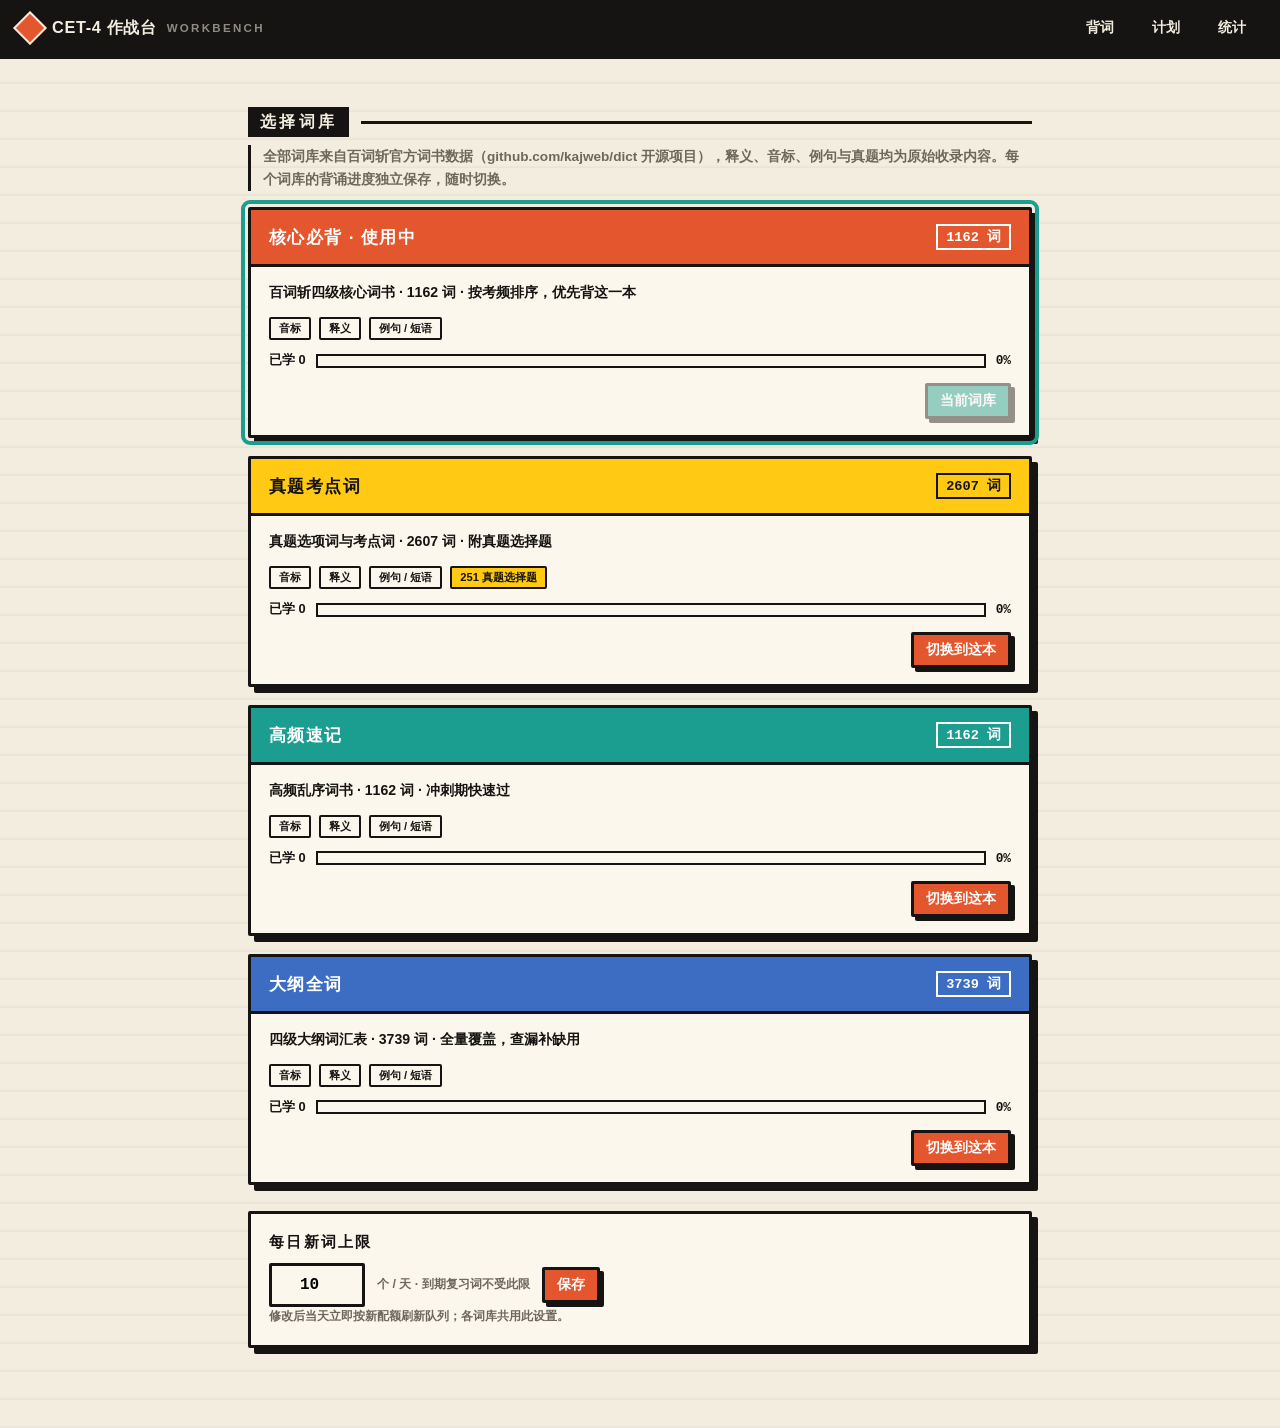
==== banks.html @ b12a5be8 "CET-4 作战台: 多页面背词网站 - 四级考试倒计时（日期可调） - 4 个真实词库（百词斩官方数据, kajweb/dict）: 核心必背1162/真题考点2607(含251真题选择题)/高频速" ====
<!DOCTYPE html>
<html lang="zh-CN">
<head>
<meta charset="UTF-8">
<meta name="viewport" content="width=device-width, initial-scale=1.0, viewport-fit=cover">
<title>词库 · CET-4 作战台</title>
<link rel="stylesheet" href="css/style.css">
</head>
<body>

<header class="topbar">
  <a class="brand" href="index.html"><span class="mark"></span>CET-4 作战台<span class="brand-sub">WORKBENCH</span></a>
  <nav class="top-tabs" aria-label="导航">
    <a href="index.html" class="tab-link" data-page="index">背词</a>
    <a href="plan.html" class="tab-link" data-page="plan">计划</a>
    <a href="stats.html" class="tab-link" data-page="stats">统计</a>
  </nav>
</header>

<main class="narrow">
  <div class="sec-head"><h2>选择词库</h2><div class="rule"></div></div>
  <p class="page-note">全部词库来自百词斩官方词书数据（github.com/kajweb/dict 开源项目），释义、音标、例句与真题均为原始收录内容。每个词库的背诵进度独立保存，随时切换。</p>
  <div class="bank-cards" id="bankCards"></div>

  <div class="box quota-box">
    <div class="quota-title">每日新词上限</div>
    <div class="quota-row">
      <input type="number" id="quotaInput" min="1" max="50" step="1" inputmode="numeric">
      <span class="modal-note" style="margin:0;">个 / 天 · 到期复习词不受此限</span>
      <button class="btn btn-red btn-sm" id="quotaSave">保存</button>
    </div>
    <p class="modal-note">修改后当天立即按新配额刷新队列；各词库共用此设置。</p>
  </div>
</main>

<nav class="tabbar" aria-label="主导航">
  <a href="index.html" class="tab-btn" data-page="index">单词</a>
  <a href="plan.html" class="tab-btn" data-page="plan">计划</a>
  <a href="banks.html" class="tab-btn" data-page="banks">词库</a>
  <a href="stats.html" class="tab-btn" data-page="stats">统计</a>
</nav>

<div id="toast"></div>

<script src="js/bank-core.js"></script>
<script src="js/bank-freq.js"></script>
<script src="js/bank-exam.js"></script>
<script src="js/bank-full.js"></script>
<script src="js/store.js"></script>
<script src="js/app.js"></script>
<script src="js/banks.js"></script>
</body>
</html>
---- css/style.css ----
/* ============ 新复古粗犷 tokens ============ */
:root{
  --paper:#F3EDE0;
  --ink:#161412;
  --red:#E4572E;
  --yellow:#FFC914;
  --teal:#1B9E8F;
  --blue:#3D6DC2;
  --card:#FBF7EC;
  --muted:#6E675C;
  --bw:3px;
  --shadow:6px 6px 0 var(--ink);
  --shadow-sm:4px 4px 0 var(--ink);
  --radius:2px;
}
*{margin:0;padding:0;box-sizing:border-box;-webkit-tap-highlight-color:transparent;}
html{font-size:16px;}
body{
  font-family:"PingFang SC","Microsoft YaHei","Noto Sans SC",sans-serif;
  background:var(--paper);
  color:var(--ink);
  background-image:linear-gradient(var(--paper) 90%, rgba(22,20,18,.05) 100%);
  background-size:100% 28px;
  min-height:100vh;
  padding-bottom:calc(76px + env(safe-area-inset-bottom));
}
.mono{font-family:ui-monospace,"SF Mono",Consolas,"Courier New",monospace;}

/* ============ 组件 ============ */
.box{
  background:var(--card);
  border:var(--bw) solid var(--ink);
  border-radius:var(--radius);
  box-shadow:var(--shadow);
}
.btn{
  display:inline-flex;align-items:center;justify-content:center;
  font-family:inherit;font-weight:800;font-size:.95rem;
  color:var(--ink);background:var(--card);text-decoration:none;
  border:var(--bw) solid var(--ink);border-radius:var(--radius);
  box-shadow:var(--shadow-sm);
  padding:10px 16px;cursor:pointer;user-select:none;
  transition:transform .06s ease, box-shadow .06s ease;
  min-height:44px;
}
.btn:hover{transform:translate(-1px,-1px);box-shadow:5px 5px 0 var(--ink);}
.btn:active{transform:translate(3px,3px);box-shadow:1px 1px 0 var(--ink);}
.btn-red{background:var(--red);color:#fff;}
.btn-yellow{background:var(--yellow);}
.btn-teal{background:var(--teal);color:#fff;}
.btn-blue{background:var(--blue);color:#fff;}
.btn-ghost{background:transparent;box-shadow:none;border-width:2px;}
.btn-sm{padding:6px 12px;min-height:36px;font-size:.85rem;}
.tag{
  display:inline-block;border:2px solid var(--ink);border-radius:var(--radius);
  padding:2px 8px;font-size:.72rem;font-weight:800;letter-spacing:.08em;
}
.tag-white{background:#fff;color:var(--ink);}
.tag-bank{background:var(--teal);color:#fff;}

/* ============ 顶栏 ============ */
header.topbar{
  position:sticky;top:0;z-index:50;
  background:var(--ink);color:var(--paper);
  border-bottom:var(--bw) solid var(--ink);
  padding:10px 18px;
  display:flex;align-items:center;justify-content:space-between;gap:12px;
}
a.brand{display:flex;align-items:center;gap:10px;font-weight:900;letter-spacing:.04em;color:var(--paper);text-decoration:none;font-size:1.02rem;}
.brand .mark{width:24px;height:24px;background:var(--red);border:2px solid var(--paper);display:inline-block;transform:rotate(45deg);flex-shrink:0;}
.brand-sub{opacity:.55;font-weight:700;font-size:.72rem;letter-spacing:.2em;}
.top-tabs{display:none;gap:6px;}
.tab-link{
  font-family:inherit;font-weight:800;font-size:.85rem;color:var(--paper);text-decoration:none;
  border:2px solid transparent;padding:7px 14px;min-height:36px;display:inline-flex;align-items:center;
}
.tab-link:hover{border-color:var(--paper);}
.tab-link[aria-current="page"]{background:var(--red);border-color:var(--paper);}

/* ============ 主布局 ============ */
main{max-width:1060px;margin:0 auto;padding:22px 18px 40px;}
main.narrow{max-width:820px;}
.page-note{font-size:.85rem;font-weight:600;color:var(--muted);line-height:1.7;margin:-6px 0 16px;border-left:3px solid var(--ink);padding-left:12px;}

/* ---- 倒计时 ---- */
.countdown{
  margin-bottom:20px;
  background:var(--yellow);
  border:var(--bw) solid var(--ink);border-radius:var(--radius);
  box-shadow:8px 8px 0 var(--ink);
  padding:22px 24px;
  display:flex;flex-wrap:wrap;gap:20px;align-items:flex-end;justify-content:space-between;
}
.cd-label{font-size:.8rem;font-weight:800;letter-spacing:.35em;margin-bottom:4px;}
.cd-days{
  font-family:ui-monospace,Consolas,monospace;
  font-size:clamp(60px,12vw,110px);font-weight:800;line-height:.9;letter-spacing:-.02em;
}
.cd-unit{font-size:1rem;font-weight:900;margin-left:6px;}
.cd-sub{display:flex;flex-direction:column;gap:8px;}
.cd-hms{
  font-family:ui-monospace,Consolas,monospace;font-weight:700;
  font-size:clamp(1rem,3vw,1.35rem);
  border:2px solid var(--ink);background:var(--card);border-radius:var(--radius);
  padding:6px 14px;display:inline-block;
}
.cd-date{font-size:.82rem;font-weight:700;}
.cd-date b{background:var(--ink);color:var(--paper);padding:1px 6px;}

/* ---- 词库横幅 ---- */
.bank-banner{
  margin-bottom:8px;padding:12px 16px;
  display:flex;flex-wrap:wrap;gap:10px;align-items:center;justify-content:space-between;
  background:var(--card);
}
.bb-left{display:flex;align-items:center;gap:10px;flex-wrap:wrap;min-width:0;}
.bb-desc{font-size:.78rem;font-weight:600;color:var(--muted);}
.bb-right{display:flex;align-items:center;gap:12px;}
.bb-progress{font-size:.85rem;font-weight:800;}

/* ---- 区块标题 ---- */
.sec-head{display:flex;align-items:center;gap:12px;margin:26px 0 14px;}
.sec-head h2{font-size:1.02rem;font-weight:900;letter-spacing:.2em;background:var(--ink);color:var(--paper);padding:4px 12px;}
.sec-head .rule{flex:1;height:3px;background:var(--ink);}

/* ---- 单词卡 ---- */
.word-grid{display:grid;grid-template-columns:minmax(0,1fr) 300px;gap:22px;align-items:start;}
.flashcard{min-height:320px;display:flex;flex-direction:column;}
.fc-top{display:flex;justify-content:space-between;align-items:center;gap:8px;padding:12px 16px;border-bottom:var(--bw) solid var(--ink);background:var(--teal);color:#fff;flex-wrap:wrap;}
.fc-body{flex:1;display:flex;flex-direction:column;align-items:center;justify-content:center;text-align:center;padding:26px 20px;gap:12px;}
.fc-word{font-family:ui-monospace,Consolas,monospace;font-size:clamp(36px,7vw,52px);font-weight:800;letter-spacing:-.01em;}
.fc-phones{font-size:.9rem;color:var(--muted);font-weight:600;display:flex;gap:14px;align-items:center;flex-wrap:wrap;justify-content:center;}
.speak-btn{
  font-family:inherit;border:2px solid var(--ink);background:var(--yellow);color:var(--ink);
  font-size:.72rem;font-weight:800;padding:3px 10px;cursor:pointer;border-radius:var(--radius);min-height:28px;
}
.fc-pos{font-size:.85rem;font-weight:800;color:var(--red);letter-spacing:.08em;}
.fc-trans{font-size:1.15rem;font-weight:800;line-height:1.65;max-width:34em;text-align:left;}
.fc-trans .tr-row{margin-bottom:2px;}
.fc-trans .pos-tag{color:var(--red);margin-right:6px;font-family:ui-monospace,monospace;}
.fc-trans.hidden-zh{filter:blur(9px);user-select:none;}
.fc-extra{display:flex;flex-direction:column;gap:8px;width:100%;max-height:180px;overflow-y:auto;}
.fc-extra.hidden-extra{display:none;}
.x-block{text-align:left;border:2px dashed var(--ink);padding:8px 10px;background:#fff;}
.x-cap{font-size:.66rem;font-weight:900;letter-spacing:.25em;color:var(--muted);display:block;margin-bottom:3px;}
.x-sent .en{font-size:.86rem;font-weight:600;line-height:1.5;}
.x-sent .zh{font-size:.8rem;font-weight:600;color:var(--muted);}
.x-phrase{font-size:.84rem;font-weight:700;}
.x-phrase .zh{color:var(--muted);font-weight:600;margin-left:6px;}
.fc-tip{font-size:.78rem;color:var(--muted);font-weight:600;}
.fc-actions{display:flex;flex-wrap:wrap;gap:12px;justify-content:center;padding:16px;border-top:var(--bw) solid var(--ink);}
.grade-btn{flex:1;min-width:96px;}
.kbd-hint{margin-top:10px;font-size:.72rem;color:var(--muted);text-align:center;}

/* ---- 侧栏 ---- */
.side-stack{display:flex;flex-direction:column;gap:18px;}
.stat-line{display:flex;justify-content:space-between;align-items:center;padding:12px 16px;border-bottom:2px dashed var(--ink);font-weight:700;font-size:.92rem;}
.stat-line:last-child{border-bottom:none;}
.stat-line b{font-family:ui-monospace,monospace;font-size:1.05rem;}
.streak-box{text-align:center;padding:16px;}
.streak-num{font-family:ui-monospace,monospace;font-size:44px;font-weight:800;line-height:1;}
.streak-cap{font-size:.78rem;font-weight:800;letter-spacing:.25em;margin-top:6px;}

.done-panel{padding:40px 24px;text-align:center;display:flex;flex-direction:column;gap:14px;align-items:center;}
.done-big{font-size:2rem;font-weight:900;letter-spacing:.15em;}
.check-strip{display:flex;flex-wrap:wrap;gap:6px;justify-content:center;margin-top:8px;}
.day-chip{
  width:30px;height:30px;border:2px solid var(--ink);border-radius:var(--radius);
  display:flex;align-items:center;justify-content:center;
  font-family:ui-monospace,monospace;font-size:.68rem;font-weight:700;background:var(--card);
}
.day-chip.hit{background:var(--teal);color:#fff;}
.day-chip.today{outline:2px solid var(--red);outline-offset:2px;}

/* ---- 计划页 ---- */
.phase-grid{display:grid;grid-template-columns:repeat(auto-fit,minmax(240px,1fr));gap:20px;}
.phase-card.current{outline:4px solid var(--red);outline-offset:3px;}
.phase-head{padding:12px 16px;border-bottom:var(--bw) solid var(--ink);font-weight:900;letter-spacing:.1em;display:flex;justify-content:space-between;align-items:center;gap:8px;flex-wrap:wrap;}
.phase-1 .phase-head{background:var(--blue);color:#fff;}
.phase-2 .phase-head{background:var(--yellow);}
.phase-3 .phase-head{background:var(--red);color:#fff;}
.phase-badge{font-size:.66rem;border:2px solid currentColor;padding:2px 6px;font-weight:800;letter-spacing:.1em;display:none;}
.phase-card.current .phase-badge{display:inline-block;}
.phase-body{padding:14px 16px;font-size:.86rem;line-height:1.75;font-weight:600;}
.phase-body li{list-style:none;padding-left:16px;position:relative;margin-bottom:4px;}
.phase-body li::before{content:"■";position:absolute;left:0;top:0;font-size:.55rem;line-height:2.4;}

.daily-check{padding:16px 18px;}
.check-item{display:flex;align-items:center;gap:12px;padding:10px 0;border-bottom:2px dashed var(--ink);cursor:pointer;user-select:none;}
.check-item:last-child{border-bottom:none;}
.cb{width:24px;height:24px;border:var(--bw) solid var(--ink);border-radius:var(--radius);flex-shrink:0;display:flex;align-items:center;justify-content:center;font-weight:900;font-size:1rem;background:var(--card);}
.check-item.done .cb{background:var(--teal);color:#fff;}
.check-item.done span{text-decoration:line-through;color:var(--muted);}
.check-item span{font-weight:700;font-size:.95rem;}

.week-table{width:100%;border-collapse:collapse;}
.week-table th,.week-table td{border:2px solid var(--ink);padding:10px 12px;text-align:left;font-size:.85rem;font-weight:600;vertical-align:top;}
.week-table th{background:var(--ink);color:var(--paper);font-weight:900;letter-spacing:.1em;font-size:.8rem;white-space:nowrap;}
.week-table td b{color:var(--red);}
.table-scroll{overflow-x:auto;box-shadow:var(--shadow);border-radius:var(--radius);}
.table-scroll .week-table{min-width:680px;}

/* ---- 词库选择页 ---- */
.bank-cards{display:flex;flex-direction:column;gap:18px;}
.bank-card{position:relative;padding:0;overflow:hidden;}
.bank-card.current{outline:4px solid var(--teal);outline-offset:3px;}
.bk-head{padding:14px 18px;border-bottom:var(--bw) solid var(--ink);display:flex;justify-content:space-between;align-items:center;gap:10px;flex-wrap:wrap;}
.bc-core .bk-head{background:var(--red);color:#fff;}
.bc-full .bk-head{background:var(--blue);color:#fff;}
.bc-exam .bk-head{background:var(--yellow);}
.bc-freq .bk-head{background:var(--teal);color:#fff;}
.bk-name{font-weight:900;font-size:1.08rem;letter-spacing:.08em;}
.bk-count{font-family:ui-monospace,monospace;font-weight:800;font-size:.85rem;border:2px solid currentColor;padding:2px 8px;}
.bk-body{padding:14px 18px;display:flex;flex-direction:column;gap:12px;}
.bk-desc{font-size:.88rem;font-weight:600;line-height:1.7;}
.bk-meta{display:flex;flex-wrap:wrap;gap:8px;}
.mini-tag{border:2px solid var(--ink);background:var(--card);font-size:.7rem;font-weight:800;padding:2px 8px;border-radius:var(--radius);}
.bk-progress-line{display:flex;align-items:center;gap:10px;font-size:.8rem;font-weight:800;}
.bar-track{height:14px;border:2px solid var(--ink);background:var(--card);position:relative;flex:1;}
.bar-fill{position:absolute;inset:0;width:0%;transition:width .5s ease;}
.bk-foot{display:flex;justify-content:flex-end;padding:0 18px 16px;}
.bk-foot .btn[disabled]{opacity:.45;pointer-events:none;}

/* ---- 设置区（每日新词） ---- */
.quota-box{margin-top:26px;padding:18px;}
.quota-title{font-weight:900;letter-spacing:.15em;font-size:.95rem;margin-bottom:10px;}
.quota-row{display:flex;align-items:center;gap:12px;flex-wrap:wrap;}
#quotaInput{
  width:96px;font-family:ui-monospace,"SF Mono",Consolas,monospace;
  font-size:1rem;font-weight:800;text-align:center;
  border:var(--bw) solid var(--ink);border-radius:var(--radius);
  padding:8px 10px;background:var(--card);min-height:44px;
}

/* ---- 弹窗 / toast ---- */
.modal-mask{position:fixed;inset:0;background:rgba(22,20,18,.55);z-index:100;display:none;align-items:center;justify-content:center;padding:20px;}
.modal-mask.open{display:flex;}
.modal{width:100%;max-width:420px;padding:22px;display:flex;flex-direction:column;gap:14px;}
.modal h3{letter-spacing:.15em;font-weight:900;border-bottom:var(--bw) solid var(--ink);padding-bottom:10px;}
.modal input[type="date"]{font-family:ui-monospace,monospace;font-size:1.05rem;font-weight:700;border:var(--bw) solid var(--ink);border-radius:var(--radius);padding:10px 12px;background:var(--card);}
.modal-row{display:flex;gap:10px;justify-content:flex-end;}
.modal-note{font-size:.78rem;color:var(--muted);font-weight:600;line-height:1.6;}
#toast{
  position:fixed;left:50%;bottom:calc(96px + env(safe-area-inset-bottom));
  transform:translateX(-50%) translateY(20px);
  background:var(--ink);color:var(--paper);font-weight:800;font-size:.88rem;
  border:2px solid var(--paper);box-shadow:4px 4px 0 rgba(22,20,18,.4);
  padding:10px 18px;z-index:120;opacity:0;pointer-events:none;
  transition:opacity .2s, transform .2s;max-width:86vw;text-align:center;
}
#toast.show{opacity:1;transform:translateX(-50%) translateY(0);}

/* ---- 统计页 ---- */
.bar-wrap{padding:14px 16px 16px;}
.bar-row{display:grid;grid-template-columns:minmax(90px,120px) 1fr 48px;gap:10px;align-items:center;margin-bottom:10px;font-size:.8rem;font-weight:800;}
#allBanksProgress .stat-line b{font-size:.92rem;}

/* ============ 移动端底部导航 ============ */
.tabbar{
  position:fixed;left:0;right:0;bottom:0;z-index:60;
  display:flex;background:var(--card);
  border-top:var(--bw) solid var(--ink);
  padding-bottom:env(safe-area-inset-bottom);
}
.tab-btn{
  flex:1;font-family:inherit;font-weight:900;font-size:.82rem;letter-spacing:.05em;
  background:transparent;border:none;border-right:2px solid var(--ink);
  padding:13px 4px 11px;cursor:pointer;color:var(--ink);min-height:56px;
  text-decoration:none;text-align:center;
}
.tab-btn:last-child{border-right:none;}
.tab-btn[aria-current="page"]{background:var(--ink);color:var(--paper);}

@media (min-width:721px){
  body{padding-bottom:40px;}
  .tabbar{display:none;}
  .top-tabs{display:flex;}
}
@media (max-width:720px){
  main{padding:16px 14px 32px;}
  main.narrow{padding:16px 14px 32px;}
  .countdown{padding:18px 16px;gap:14px;}
  .word-grid{grid-template-columns:1fr;}
  header.topbar{padding:10px 14px;}
  a.brand{font-size:.95rem;}
  .brand-sub{display:none;}
  .cd-sub{width:100%;flex-direction:row;flex-wrap:wrap;align-items:center;gap:10px;}
  .fc-word{font-size:42px;}
}
@media (prefers-reduced-motion:no-preference){
  .btn,.tab-link{transition:transform .06s ease, box-shadow .06s ease;}
}
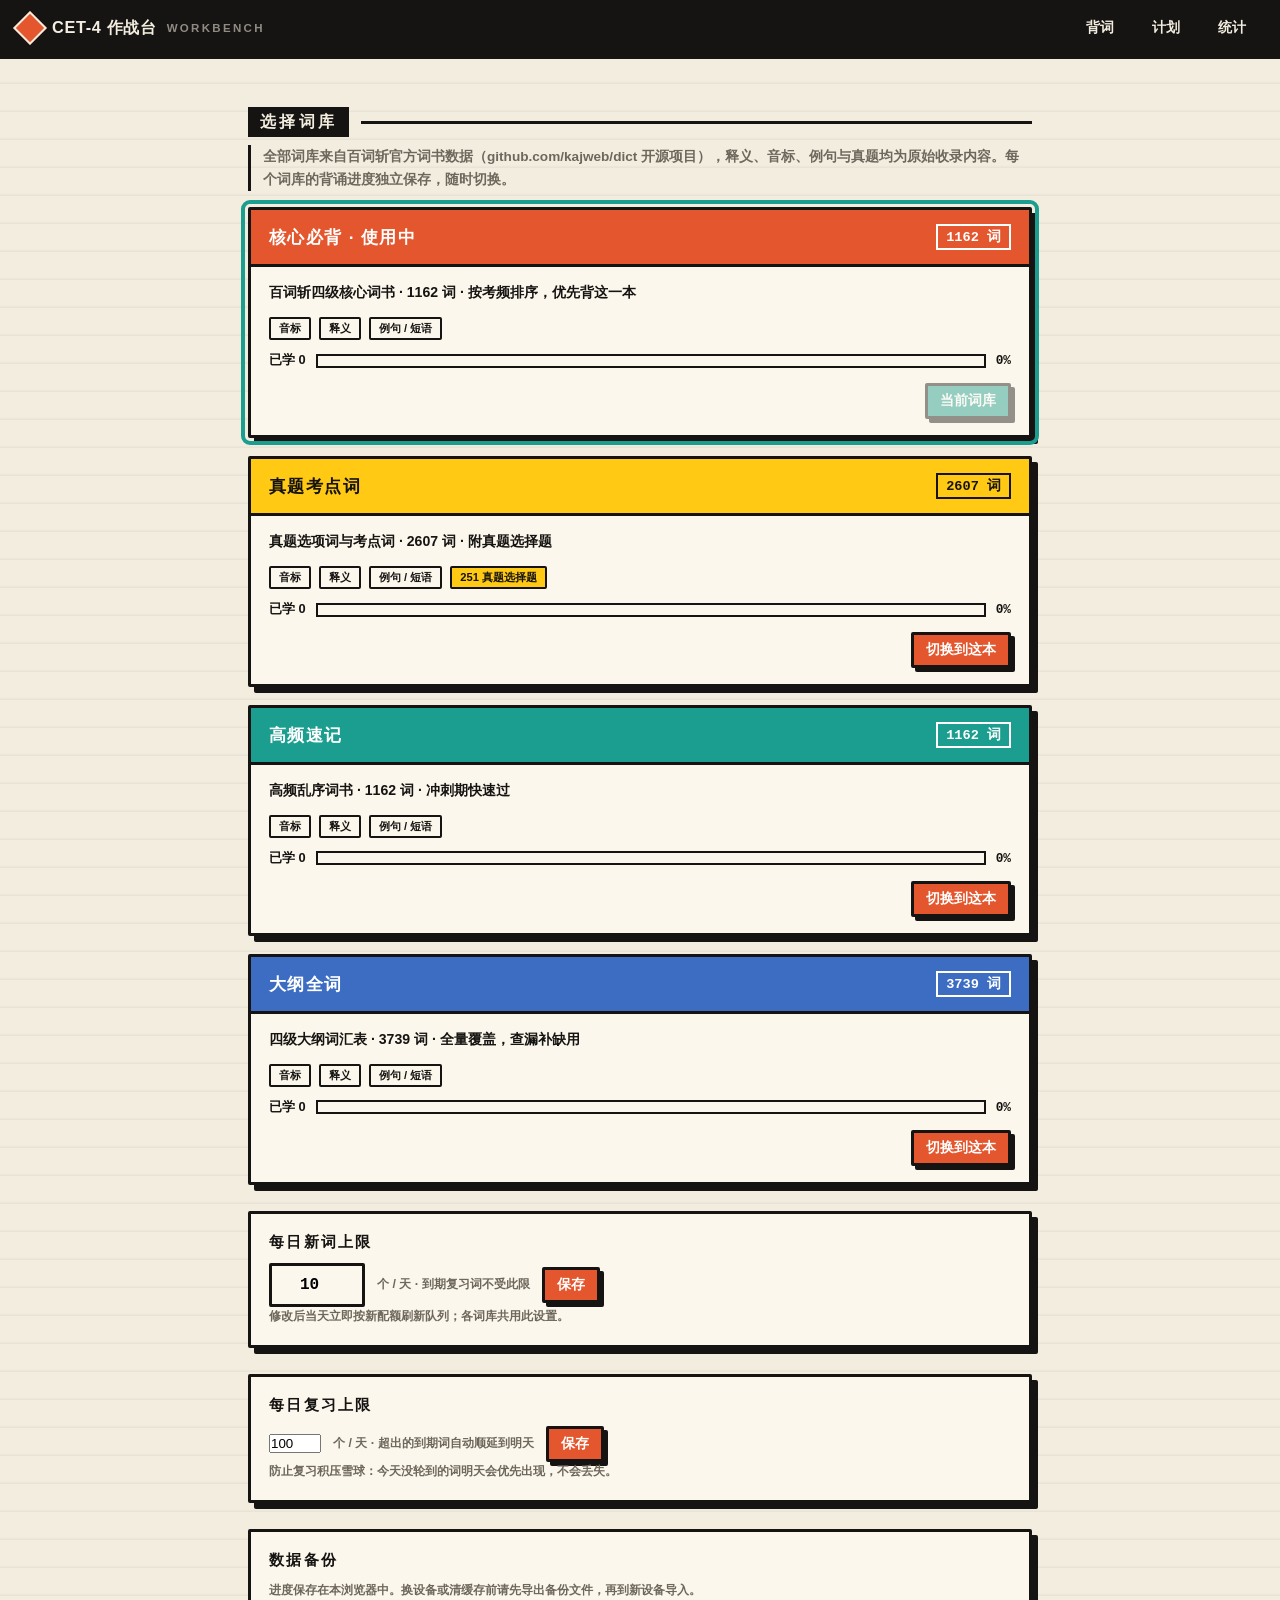
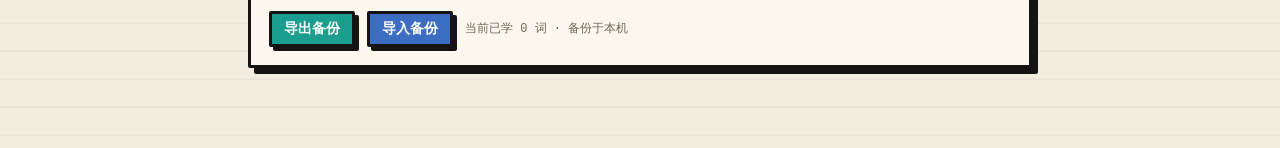
==== commit 8305a8aa: "P0 improvements: JSON backup/restore, daily review cap with overflow deferral, PWA (manifest+SW+icon" ====
--- a/banks.html
+++ b/banks.html
@@ -5,6 +5,10 @@
 <meta name="viewport" content="width=device-width, initial-scale=1.0, viewport-fit=cover">
 <title>词库 · CET-4 作战台</title>
 <link rel="stylesheet" href="css/style.css">
+<link rel="manifest" href="/manifest.json">
+<link rel="apple-touch-icon" href="/icons/icon-192.png">
+<meta name="theme-color" content="#161412">
+<link rel="icon" type="image/png" href="/icons/icon-192.png">
 </head>
 <body>
 
@@ -25,11 +29,32 @@
   <div class="box quota-box">
     <div class="quota-title">每日新词上限</div>
     <div class="quota-row">
-      <input type="number" id="quotaInput" min="1" max="50" step="1" inputmode="numeric">
+      <input type="number" id="quotaInput" min="1" max="200" step="1" inputmode="numeric">
       <span class="modal-note" style="margin:0;">个 / 天 · 到期复习词不受此限</span>
       <button class="btn btn-red btn-sm" id="quotaSave">保存</button>
     </div>
     <p class="modal-note">修改后当天立即按新配额刷新队列；各词库共用此设置。</p>
+  </div>
+
+  <div class="box quota-box">
+    <div class="quota-title">每日复习上限</div>
+    <div class="quota-row">
+      <input type="number" id="reviewCapInput" min="10" max="500" step="10" inputmode="numeric">
+      <span class="modal-note" style="margin:0;">个 / 天 · 超出的到期词自动顺延到明天</span>
+      <button class="btn btn-red btn-sm" id="reviewCapSave">保存</button>
+    </div>
+    <p class="modal-note">防止复习积压雪球：今天没轮到的词明天会优先出现，不会丢失。</p>
+  </div>
+
+  <div class="box quota-box">
+    <div class="quota-title">数据备份</div>
+    <p class="modal-note" style="margin-bottom:10px;">进度保存在本浏览器中。换设备或清缓存前请先导出备份文件，再到新设备导入。</p>
+    <div class="quota-row">
+      <button class="btn btn-teal btn-sm" id="exportBtn">导出备份</button>
+      <button class="btn btn-blue btn-sm" id="importBtn">导入备份</button>
+      <input type="file" id="importFile" accept=".json" style="display:none;">
+      <span class="mono" id="backupInfo" style="font-size:.75rem;color:var(--muted);"></span>
+    </div>
   </div>
 </main>
 
@@ -49,5 +74,6 @@
 <script src="js/store.js"></script>
 <script src="js/app.js"></script>
 <script src="js/banks.js"></script>
+<script>if("serviceWorker" in navigator){window.addEventListener("load",function(){navigator.serviceWorker.register("/sw.js")})}</script>
 </body>
 </html>
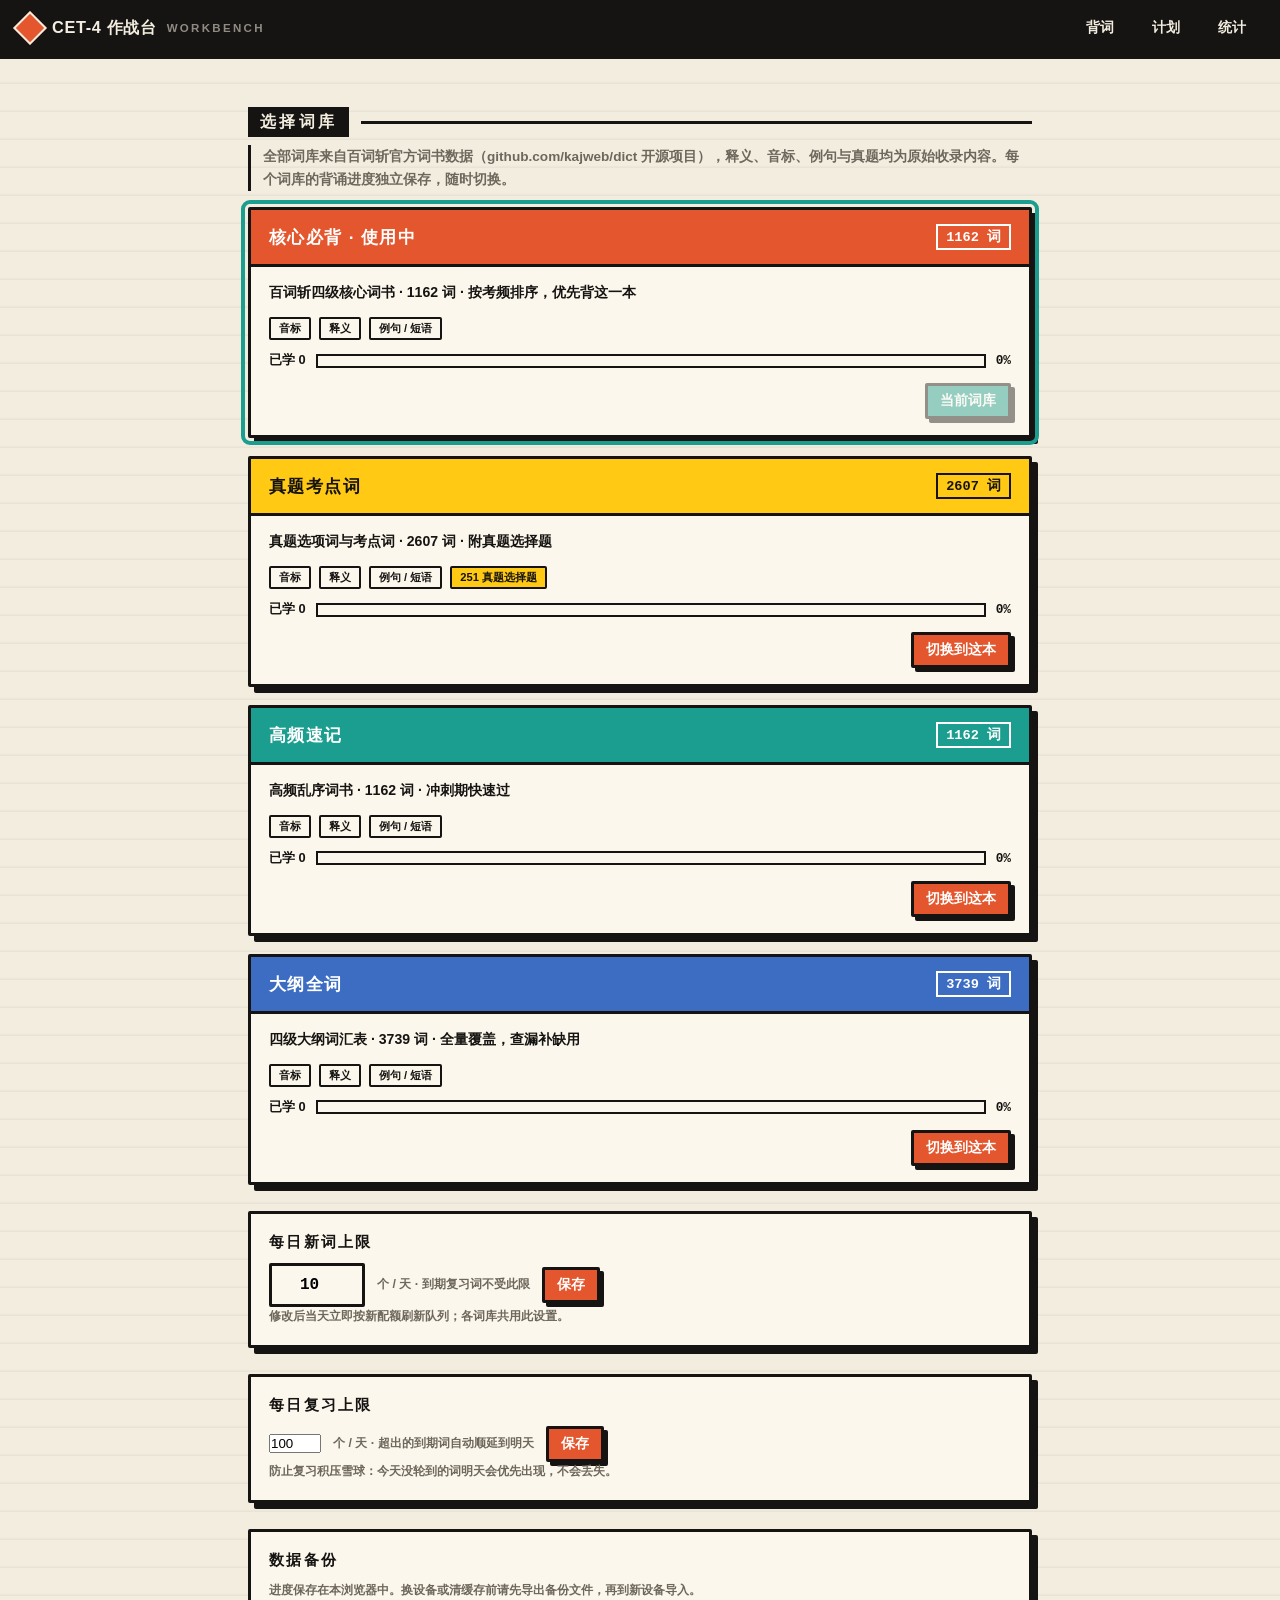
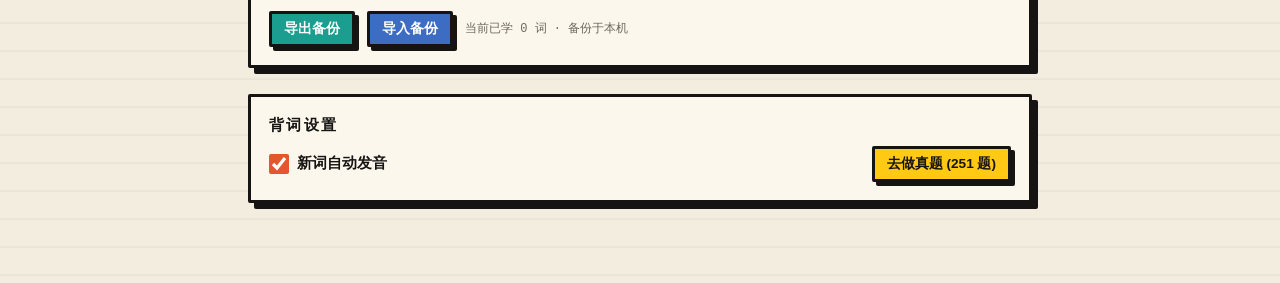
==== commit bd62da85: "P1: exam quiz mode (251 real CET-4 MCQs, wrong answers feed review queue), auto-pronounce toggle" ====
--- a/banks.html
+++ b/banks.html
@@ -56,6 +56,16 @@
       <span class="mono" id="backupInfo" style="font-size:.75rem;color:var(--muted);"></span>
     </div>
   </div>
+  <div class="box quota-box">
+    <div class="quota-title">背词设置</div>
+    <div class="quota-row">
+      <label style="display:flex;align-items:center;gap:8px;font-weight:700;font-size:.92rem;cursor:pointer;">
+        <input type="checkbox" id="autoSpeakChk" style="width:20px;height:20px;accent-color:#E4572E;">
+        新词自动发音
+      </label>
+      <a class="btn btn-yellow btn-sm" href="/exam.html" style="margin-left:auto;text-decoration:none;">去做真题 (251 题)</a>
+    </div>
+  </div>
 </main>
 
 <nav class="tabbar" aria-label="主导航">
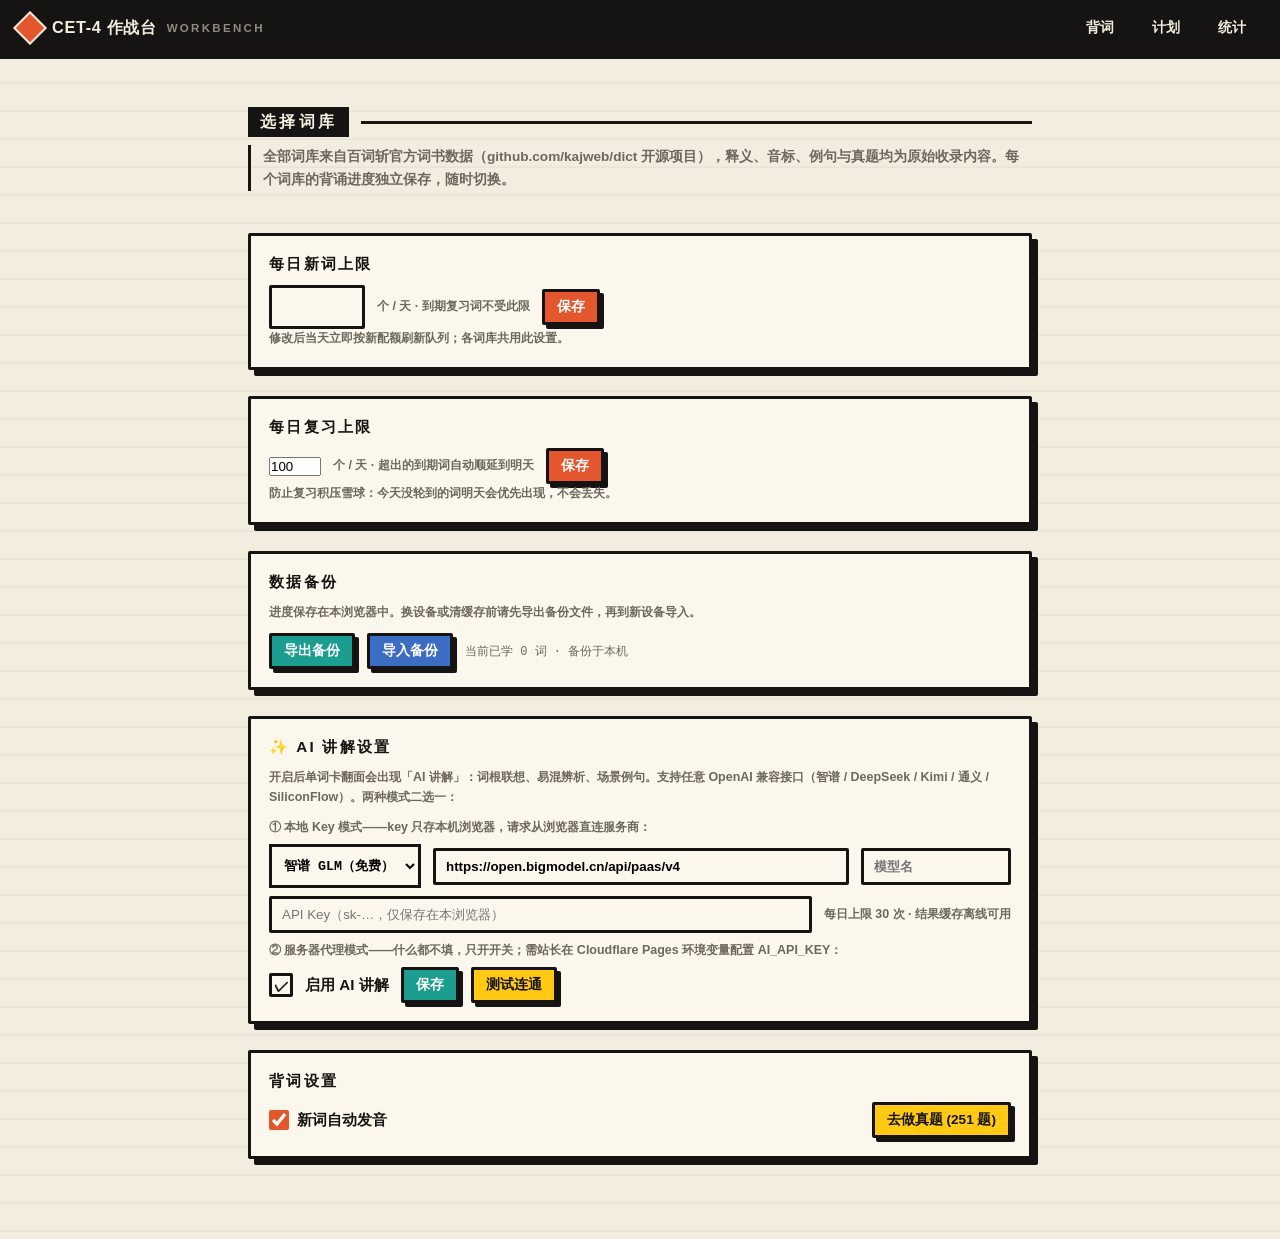
==== commit 433d5c9e: "feat: AI word-explain MVP - provider-agnostic OpenAI-compatible client, CF Pages Function proxy (/ap" ====
--- a/banks.html
+++ b/banks.html
@@ -57,6 +57,40 @@
     </div>
   </div>
   <div class="box quota-box">
+    <div class="quota-title">✨ AI 讲解设置</div>
+    <p class="modal-note" style="margin-bottom:10px;">开启后单词卡翻面会出现「AI 讲解」：词根联想、易混辨析、场景例句。支持任意 OpenAI 兼容接口（智谱 / DeepSeek / Kimi / 通义 / SiliconFlow）。两种模式二选一：</p>
+    <p class="modal-note" style="margin-bottom:6px;"><b>① 本地 Key 模式</b>——key 只存本机浏览器，请求从浏览器直连服务商：</p>
+    <div class="quota-row" style="margin-bottom:8px;">
+      <select id="aiPreset" class="mono" style="border:var(--bw) solid var(--ink);background:var(--card);padding:8px;font-weight:800;min-height:44px;">
+        <option value="zhipu">智谱 GLM（免费）</option>
+        <option value="deepseek">DeepSeek</option>
+        <option value="kimi">Kimi</option>
+        <option value="qwen">通义千问</option>
+        <option value="siliconflow">SiliconFlow</option>
+        <option value="custom">自定义</option>
+      </select>
+      <input type="text" id="aiBaseInput" placeholder="API Base URL，如 https://api.deepseek.com/v1"
+             style="flex:1;min-width:220px;border:var(--bw) solid var(--ink);border-radius:var(--radius);padding:8px 10px;background:var(--card);font-weight:600;">
+      <input type="text" id="aiModelInput" placeholder="模型名"
+             style="width:150px;border:var(--bw) solid var(--ink);border-radius:var(--radius);padding:8px 10px;background:var(--card);font-weight:600;">
+    </div>
+    <div class="quota-row" style="margin-bottom:8px;">
+      <input type="password" id="aiKeyInput" placeholder="API Key（sk-…，仅保存在本浏览器）"
+             style="flex:1;min-width:220px;border:var(--bw) solid var(--ink);border-radius:var(--radius);padding:8px 10px;background:var(--card);">
+      <span class="modal-note" style="margin:0;">每日上限 30 次 · 结果缓存离线可用</span>
+    </div>
+    <p class="modal-note" style="margin-bottom:6px;"><b>② 服务器代理模式</b>——什么都不填，只开开关；需站长在 Cloudflare Pages 环境变量配置 AI_API_KEY：</p>
+    <div class="quota-row">
+      <label class="check-item" for="aiOnChk" style="border:none;padding:6px 0;">
+        <span class="cb" id="aiCb">✓</span><span>启用 AI 讲解</span>
+      </label>
+      <button class="btn btn-teal btn-sm" id="aiSave">保存</button>
+      <button class="btn btn-yellow btn-sm" id="aiTestBtn">测试连通</button>
+      <span class="mono" id="aiStatus" style="font-size:.75rem;color:var(--muted);"></span>
+    </div>
+  </div>
+
+  <div class="box quota-box">
     <div class="quota-title">背词设置</div>
     <div class="quota-row">
       <label style="display:flex;align-items:center;gap:8px;font-weight:700;font-size:.92rem;cursor:pointer;">
@@ -82,6 +116,7 @@
 <script src="js/bank-exam.js"></script>
 <script src="js/bank-full.js"></script>
 <script src="js/store.js"></script>
+<script src="js/ai.js"></script>
 <script src="js/app.js"></script>
 <script src="js/banks.js"></script>
 <script>if("serviceWorker" in navigator){window.addEventListener("load",function(){navigator.serviceWorker.register("/sw.js")})}</script>
--- a/css/style.css
+++ b/css/style.css
@@ -73,6 +73,7 @@
 .tab-link{
   font-family:inherit;font-weight:800;font-size:.85rem;color:var(--paper);text-decoration:none;
   border:2px solid transparent;padding:7px 14px;min-height:36px;display:inline-flex;align-items:center;
+  transition:border-color .12s ease, background .12s ease;
 }
 .tab-link:hover{border-color:var(--paper);}
 .tab-link[aria-current="page"]{background:var(--red);border-color:var(--paper);}
@@ -133,7 +134,10 @@
 .speak-btn{
   font-family:inherit;border:2px solid var(--ink);background:var(--yellow);color:var(--ink);
   font-size:.72rem;font-weight:800;padding:3px 10px;cursor:pointer;border-radius:var(--radius);min-height:28px;
-}
+  transition:transform .06s ease, box-shadow .06s ease;
+}
+.speak-btn:hover{transform:translate(-1px,-1px);box-shadow:2px 2px 0 var(--ink);}
+.speak-btn:active{transform:translate(1px,1px);box-shadow:none;}
 .fc-pos{font-size:.85rem;font-weight:800;color:var(--red);letter-spacing:.08em;}
 .fc-trans{font-size:1.15rem;font-weight:800;line-height:1.65;max-width:34em;text-align:left;}
 .fc-trans .tr-row{margin-bottom:2px;}
@@ -188,8 +192,8 @@
 .daily-check{padding:16px 18px;}
 .check-item{display:flex;align-items:center;gap:12px;padding:10px 0;border-bottom:2px dashed var(--ink);cursor:pointer;user-select:none;}
 .check-item:last-child{border-bottom:none;}
-.cb{width:24px;height:24px;border:var(--bw) solid var(--ink);border-radius:var(--radius);flex-shrink:0;display:flex;align-items:center;justify-content:center;font-weight:900;font-size:1rem;background:var(--card);}
-.check-item.done .cb{background:var(--teal);color:#fff;}
+.cb{width:24px;height:24px;border:var(--bw) solid var(--ink);border-radius:var(--radius);flex-shrink:0;display:flex;align-items:center;justify-content:center;font-weight:900;font-size:1rem;background:var(--card);transition:background .15s ease, transform .15s ease;}
+.check-item.done .cb{background:var(--teal);color:#fff;transform:scale(1.08);}
 .check-item.done span{text-decoration:line-through;color:var(--muted);}
 .check-item span{font-weight:700;font-size:.95rem;}
 
@@ -235,6 +239,8 @@
 /* ---- 弹窗 / toast ---- */
 .modal-mask{position:fixed;inset:0;background:rgba(22,20,18,.55);z-index:100;display:none;align-items:center;justify-content:center;padding:20px;}
 .modal-mask.open{display:flex;}
+.modal-mask.open .modal{animation:modal-pop .18s ease-out;}
+@keyframes modal-pop{from{opacity:0;transform:translateY(14px) scale(.97);}to{opacity:1;transform:translateY(0) scale(1);}}
 .modal{width:100%;max-width:420px;padding:22px;display:flex;flex-direction:column;gap:14px;}
 .modal h3{letter-spacing:.15em;font-weight:900;border-bottom:var(--bw) solid var(--ink);padding-bottom:10px;}
 .modal input[type="date"]{font-family:ui-monospace,monospace;font-size:1.05rem;font-weight:700;border:var(--bw) solid var(--ink);border-radius:var(--radius);padding:10px 12px;background:var(--card);}
@@ -267,8 +273,11 @@
   background:transparent;border:none;border-right:2px solid var(--ink);
   padding:13px 4px 11px;cursor:pointer;color:var(--ink);min-height:56px;
   text-decoration:none;text-align:center;
+  transition:background .12s ease, color .12s ease, transform .06s ease;
 }
 .tab-btn:last-child{border-right:none;}
+.tab-btn:hover{background:rgba(22,20,18,.07);}
+.tab-btn:active{transform:scale(.96);}
 .tab-btn[aria-current="page"]{background:var(--ink);color:var(--paper);}
 
 @media (min-width:721px){
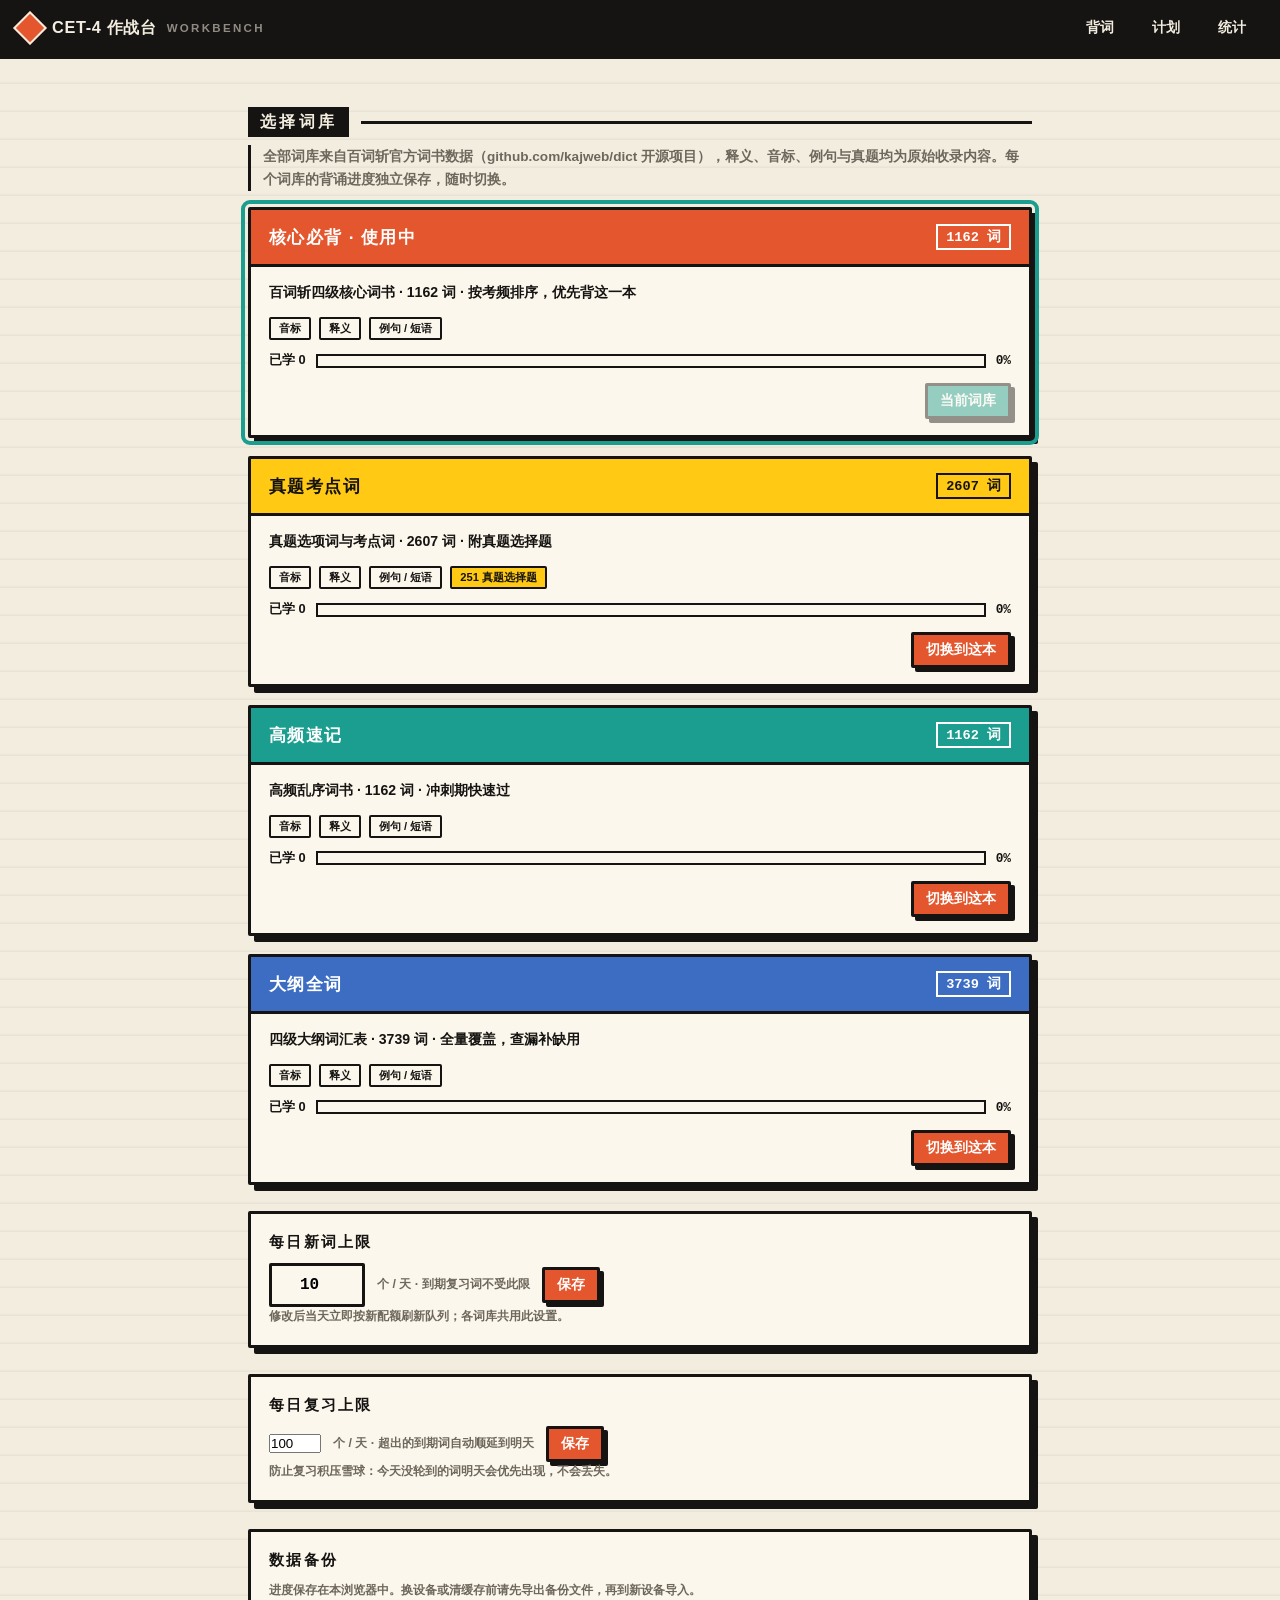
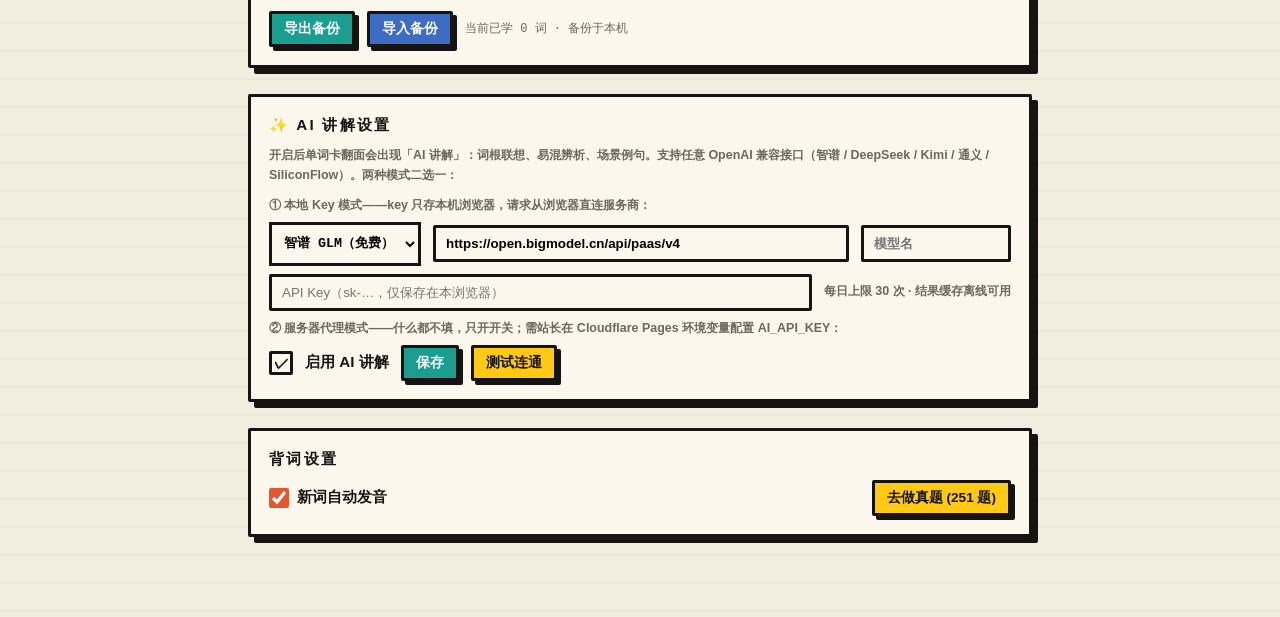
==== commit e2969392: "fix: add missing #aiOnChk checkbox whose absence crashed AI settings init (save/test dead); strict b" ====
--- a/banks.html
+++ b/banks.html
@@ -82,6 +82,7 @@
     <p class="modal-note" style="margin-bottom:6px;"><b>② 服务器代理模式</b>——什么都不填，只开开关；需站长在 Cloudflare Pages 环境变量配置 AI_API_KEY：</p>
     <div class="quota-row">
       <label class="check-item" for="aiOnChk" style="border:none;padding:6px 0;">
+        <input type="checkbox" id="aiOnChk" style="display:none;">
         <span class="cb" id="aiCb">✓</span><span>启用 AI 讲解</span>
       </label>
       <button class="btn btn-teal btn-sm" id="aiSave">保存</button>
--- a/css/style.css
+++ b/css/style.css
@@ -256,6 +256,19 @@
 }
 #toast.show{opacity:1;transform:translateX(-50%) translateY(0);}
 
+/* ---- 词文串学 ---- */
+.passage-en{
+  font-size:.95rem;font-weight:600;line-height:1.9;text-align:left;white-space:pre-wrap;
+}
+.passage-en mark{
+  background:var(--yellow);color:var(--ink);font-weight:900;
+  padding:0 2px;border-radius:2px;border-bottom:2px solid var(--ink);
+}
+.passage-words{
+  margin-top:10px;padding-top:8px;border-top:2px dashed var(--ink);
+  font-size:.78rem;font-weight:700;color:var(--muted);line-height:1.8;
+}
+
 /* ---- 统计页 ---- */
 .bar-wrap{padding:14px 16px 16px;}
 .bar-row{display:grid;grid-template-columns:minmax(90px,120px) 1fr 48px;gap:10px;align-items:center;margin-bottom:10px;font-size:.8rem;font-weight:800;}
